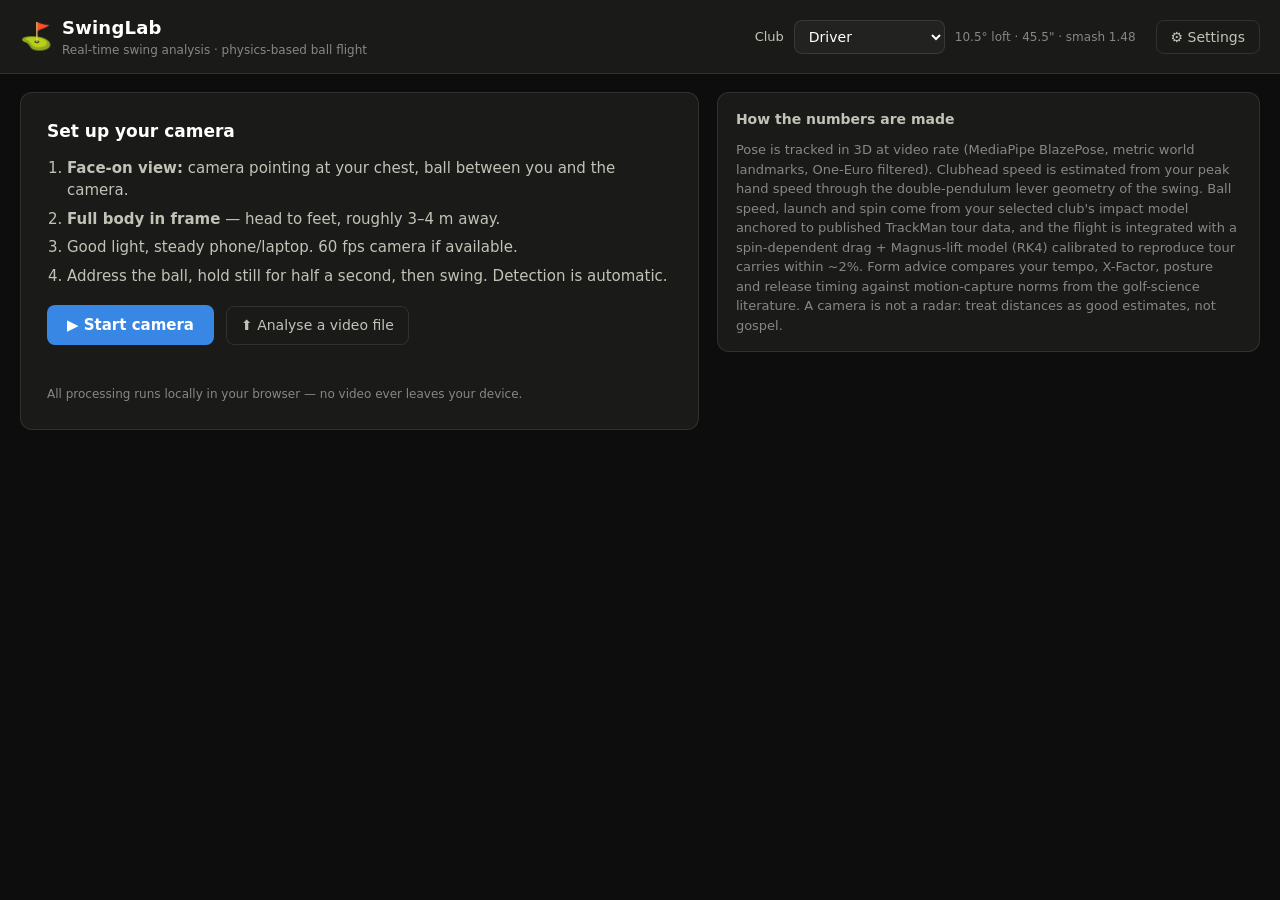
==== index.html @ 77d8aff4 "Add SwingLab: real-time golf swing analyzer with physics-based ball flight Browser app (no build ste" ====
<!DOCTYPE html>
<html lang="en">
<head>
  <meta charset="UTF-8" />
  <meta name="viewport" content="width=device-width, initial-scale=1.0" />
  <title>SwingLab — real-time golf swing analyzer</title>
  <link rel="icon" href="data:image/svg+xml,%3Csvg xmlns='http://www.w3.org/2000/svg' viewBox='0 0 100 100'%3E%3Ctext y='.9em' font-size='90'%3E%E2%9B%B3%3C/text%3E%3C/svg%3E" />
  <link rel="stylesheet" href="css/style.css" />
</head>
<body>
  <header class="topbar">
    <div class="brand">
      <span class="brand-mark">⛳</span>
      <div>
        <h1>SwingLab</h1>
        <p class="tagline">Real-time swing analysis · physics-based ball flight</p>
      </div>
    </div>
    <div class="club-picker">
      <label for="clubSelect">Club</label>
      <select id="clubSelect" aria-label="Select golf club"></select>
      <span id="clubInfo" class="club-info"></span>
    </div>
    <button id="settingsToggle" class="ghost-btn" aria-label="Settings">⚙ Settings</button>
  </header>

  <section id="settingsPanel" class="settings hidden">
    <div class="setting">
      <label for="handedness">Handedness</label>
      <select id="handedness">
        <option value="right" selected>Right-handed</option>
        <option value="left">Left-handed</option>
      </select>
    </div>
    <div class="setting">
      <label for="unitToggle">Metric units</label>
      <input type="checkbox" id="unitToggle" />
    </div>
    <div class="setting">
      <label for="mirrorToggle">Mirror view</label>
      <input type="checkbox" id="mirrorToggle" />
    </div>
    <div class="setting">
      <label for="calibration">Speed calibration <span id="calibrationValue">100%</span></label>
      <input type="range" id="calibration" min="0.7" max="1.3" step="0.01" value="1.0" />
    </div>
    <div class="setting">
      <label for="temperature">Air temp (°C)</label>
      <input type="number" id="temperature" value="20" min="-20" max="45" />
    </div>
    <div class="setting">
      <label for="altitude">Altitude (m)</label>
      <input type="number" id="altitude" value="0" min="0" max="4000" step="50" />
    </div>
  </section>

  <main class="layout">
    <section class="capture-col">
      <div id="startOverlay" class="start-overlay">
        <h2>Set up your camera</h2>
        <ol>
          <li><strong>Face-on view:</strong> camera pointing at your chest, ball between you and the camera.</li>
          <li><strong>Full body in frame</strong> — head to feet, roughly 3–4 m away.</li>
          <li>Good light, steady phone/laptop. 60 fps camera if available.</li>
          <li>Address the ball, hold still for half a second, then swing. Detection is automatic.</li>
        </ol>
        <div class="start-actions">
          <button id="startCamera" class="primary-btn">▶ Start camera</button>
          <label class="ghost-btn file-btn">
            ⬆ Analyse a video file
            <input type="file" id="videoFile" accept="video/*" hidden />
          </label>
        </div>
        <p id="loadStatus" class="load-status" role="status"></p>
        <p class="fineprint">All processing runs locally in your browser — no video ever leaves your device.</p>
      </div>

      <div id="stage" class="stage hidden">
        <video id="video" playsinline muted></video>
        <canvas id="overlay"></canvas>
        <div class="stage-hud">
          <span id="phaseBadge" class="phase-badge" data-phase="idle">Waiting for address…</span>
          <span id="liveSpeed" class="live-speed"></span>
        </div>
      </div>
    </section>

    <section class="results-col">
      <div id="results" class="hidden">
        <div class="hero-card">
          <div class="hero-label">Carry distance</div>
          <div class="hero-row">
            <span id="carryValue" class="hero-figure">–</span>
            <span id="carryUnit" class="hero-unit">yd</span>
          </div>
          <div id="carryClub" class="hero-sub"></div>
        </div>

        <div id="statGrid" class="stat-grid"></div>

        <div class="card">
          <h3>Ball flight</h3>
          <canvas id="trajCanvas" class="traj-canvas"></canvas>
        </div>

        <div class="card">
          <div class="score-row">
            <h3>Swing review</h3>
            <div class="score-pill">Score <strong id="scoreValue">–</strong>/100</div>
          </div>
          <ul id="adviceList" class="advice-list"></ul>
        </div>

        <div id="historyWrap" class="card hidden">
          <h3>Session history</h3>
          <div class="table-scroll">
            <table class="history">
              <thead>
                <tr><th>Swing</th><th>Club</th><th>Club speed</th><th>Carry</th><th>Total</th><th>Score</th></tr>
              </thead>
              <tbody id="historyBody"></tbody>
            </table>
          </div>
        </div>
      </div>

      <div class="card methodology">
        <h3>How the numbers are made</h3>
        <p>
          Pose is tracked in 3D at video rate (MediaPipe BlazePose, metric world landmarks,
          One-Euro filtered). Clubhead speed is estimated from your peak hand speed through the
          double-pendulum lever geometry of the swing. Ball speed, launch and spin come from your
          selected club's impact model anchored to published TrackMan tour data, and the flight is
          integrated with a spin-dependent drag + Magnus-lift model (RK4) calibrated to reproduce
          tour carries within ~2%. Form advice compares your tempo, X-Factor, posture and release
          timing against motion-capture norms from the golf-science literature. A camera is not a
          radar: treat distances as good estimates, not gospel.
        </p>
      </div>
    </section>
  </main>

  <script type="module" src="js/main.js"></script>
</body>
</html>
---- css/style.css ----
/* SwingLab — dark, video-first UI.
   Chart & chrome tokens follow the validated reference palette (dark mode). */

:root {
  --page: #0d0d0d;
  --surface: #1a1a19;
  --surface-2: #222220;
  --ink: #ffffff;
  --ink-2: #c3c2b7;
  --muted: #898781;
  --grid: #2c2c2a;
  --baseline: #383835;
  --border: rgba(255, 255, 255, 0.10);
  --series: #3987e5;      /* categorical slot 1, dark step */
  --good: #0ca30c;
  --warning: #fab219;
  --serious: #ec835a;
  --critical: #d03b3b;
  --radius: 12px;
  --font: system-ui, -apple-system, "Segoe UI", sans-serif;
}

* { box-sizing: border-box; margin: 0; padding: 0; }

body {
  background: var(--page);
  color: var(--ink);
  font-family: var(--font);
  font-size: 15px;
  line-height: 1.5;
  min-height: 100vh;
}

.hidden { display: none !important; }

/* ── Top bar ─────────────────────────────────────────────────────────── */

.topbar {
  display: flex;
  align-items: center;
  gap: 20px;
  flex-wrap: wrap;
  padding: 14px 20px;
  border-bottom: 1px solid var(--border);
  background: var(--surface);
}

.brand { display: flex; align-items: center; gap: 10px; }
.brand-mark { font-size: 26px; }
.brand h1 { font-size: 18px; font-weight: 650; letter-spacing: 0.2px; }
.tagline { font-size: 12px; color: var(--muted); }

.club-picker {
  display: flex;
  align-items: center;
  gap: 10px;
  margin-left: auto;
}
.club-picker label { color: var(--ink-2); font-size: 13px; }
.club-info { color: var(--muted); font-size: 12px; }

select, input[type="number"] {
  background: var(--surface-2);
  color: var(--ink);
  border: 1px solid var(--border);
  border-radius: 8px;
  padding: 7px 10px;
  font-family: inherit;
  font-size: 14px;
}

.ghost-btn {
  background: transparent;
  color: var(--ink-2);
  border: 1px solid var(--border);
  border-radius: 8px;
  padding: 8px 14px;
  font-family: inherit;
  font-size: 14px;
  cursor: pointer;
}
.ghost-btn:hover { background: var(--surface-2); color: var(--ink); }

.primary-btn {
  background: var(--series);
  color: #fff;
  border: none;
  border-radius: 8px;
  padding: 11px 20px;
  font-family: inherit;
  font-size: 15px;
  font-weight: 600;
  cursor: pointer;
}
.primary-btn:hover { filter: brightness(1.1); }

/* ── Settings ───────────────────────────────────────────────────────── */

.settings {
  display: flex;
  flex-wrap: wrap;
  gap: 18px 28px;
  padding: 14px 20px;
  background: var(--surface);
  border-bottom: 1px solid var(--border);
}
.setting { display: flex; flex-direction: column; gap: 6px; font-size: 13px; }
.setting label { color: var(--ink-2); }
.setting input[type="range"] { width: 160px; accent-color: var(--series); }
.setting input[type="checkbox"] { width: 18px; height: 18px; accent-color: var(--series); }
#calibrationValue { color: var(--muted); }

/* ── Layout ─────────────────────────────────────────────────────────── */

.layout {
  display: grid;
  grid-template-columns: minmax(0, 5fr) minmax(0, 4fr);
  gap: 18px;
  padding: 18px 20px;
  align-items: start;
}
@media (max-width: 980px) {
  .layout { grid-template-columns: 1fr; }
}

/* ── Capture column ─────────────────────────────────────────────────── */

.start-overlay {
  background: var(--surface);
  border: 1px solid var(--border);
  border-radius: var(--radius);
  padding: 26px;
}
.start-overlay h2 { font-size: 17px; margin-bottom: 12px; }
.start-overlay ol { margin: 0 0 18px 20px; color: var(--ink-2); }
.start-overlay li { margin-bottom: 6px; }
.start-actions { display: flex; gap: 12px; flex-wrap: wrap; align-items: center; }
.file-btn { display: inline-flex; align-items: center; gap: 6px; }
.load-status { margin-top: 12px; color: var(--warning); font-size: 13px; min-height: 1.2em; }
.fineprint { margin-top: 12px; color: var(--muted); font-size: 12px; }

.stage {
  position: relative;
  border-radius: var(--radius);
  overflow: hidden;
  background: #000;
  border: 1px solid var(--border);
}
.stage video { display: block; width: 100%; height: auto; }
.stage canvas {
  position: absolute;
  inset: 0;
  width: 100%;
  height: 100%;
  pointer-events: none;
}
.stage.mirrored video, .stage.mirrored canvas { transform: scaleX(-1); }

.stage-hud {
  position: absolute;
  top: 10px;
  left: 10px;
  right: 10px;
  display: flex;
  justify-content: space-between;
  pointer-events: none;
}
.phase-badge {
  background: rgba(13, 13, 13, 0.75);
  color: var(--ink);
  border: 1px solid var(--border);
  border-radius: 999px;
  padding: 5px 14px;
  font-size: 13px;
  backdrop-filter: blur(4px);
}
.phase-badge[data-phase="backswing"],
.phase-badge[data-phase="downswing"] { border-color: var(--series); color: var(--series); }
.phase-badge[data-phase="address"] { border-color: var(--good); color: #7fd97f; }
.live-speed {
  background: rgba(13, 13, 13, 0.75);
  border-radius: 999px;
  padding: 5px 14px;
  font-size: 13px;
  color: var(--ink-2);
}
.live-speed:empty { display: none; }

/* ── Results column ─────────────────────────────────────────────────── */

.card {
  background: var(--surface);
  border: 1px solid var(--border);
  border-radius: var(--radius);
  padding: 16px 18px;
  margin-bottom: 16px;
}
.card h3 { font-size: 14px; font-weight: 600; color: var(--ink-2); margin-bottom: 10px; }

.hero-card {
  background: var(--surface);
  border: 1px solid var(--border);
  border-radius: var(--radius);
  padding: 18px;
  margin-bottom: 16px;
}
.hero-label { font-size: 13px; color: var(--ink-2); }
.hero-row { display: flex; align-items: baseline; gap: 8px; }
.hero-figure { font-size: 56px; font-weight: 600; line-height: 1.1; }
.hero-unit { font-size: 20px; color: var(--muted); }
.hero-sub { font-size: 13px; color: var(--muted); }

.stat-grid {
  display: grid;
  grid-template-columns: repeat(auto-fill, minmax(120px, 1fr));
  gap: 10px;
  margin-bottom: 16px;
}
.stat {
  background: var(--surface);
  border: 1px solid var(--border);
  border-radius: 10px;
  padding: 10px 12px;
}
.stat-label { font-size: 11px; color: var(--muted); }
.stat-value { font-size: 18px; font-weight: 600; }

.traj-canvas { width: 100%; height: 220px; display: block; }

.score-row { display: flex; align-items: center; justify-content: space-between; }
.score-pill {
  border: 1px solid var(--border);
  border-radius: 999px;
  padding: 4px 12px;
  font-size: 13px;
  color: var(--ink-2);
}
.score-pill strong { color: var(--ink); font-size: 15px; }

.advice-list { list-style: none; margin-top: 10px; }
.finding {
  border-top: 1px solid var(--grid);
  padding: 12px 0;
}
.finding:first-child { border-top: none; padding-top: 4px; }
.finding-head { display: flex; align-items: baseline; gap: 8px; flex-wrap: wrap; }
.finding-icon { font-size: 13px; width: 18px; text-align: center; }
.finding-sev {
  font-size: 11px;
  font-weight: 700;
  text-transform: uppercase;
  letter-spacing: 0.4px;
}
.finding-title { font-weight: 600; }
.finding-measured { font-size: 12px; color: var(--muted); }
.finding-detail { font-size: 13px; color: var(--ink-2); margin-top: 4px; }
.finding-drill { font-size: 13px; color: var(--ink-2); margin-top: 6px; padding-left: 10px; border-left: 2px solid var(--series); }

.sev-good  .finding-icon, .sev-good  .finding-sev { color: var(--good); }
.sev-info  .finding-icon, .sev-info  .finding-sev { color: var(--warning); }
.sev-minor .finding-icon, .sev-minor .finding-sev { color: var(--serious); }
.sev-major .finding-icon, .sev-major .finding-sev { color: var(--critical); }

.table-scroll { overflow-x: auto; }
.history { width: 100%; border-collapse: collapse; font-size: 13px; }
.history th {
  text-align: left;
  color: var(--muted);
  font-weight: 500;
  padding: 6px 10px 6px 0;
  border-bottom: 1px solid var(--baseline);
}
.history td {
  padding: 7px 10px 7px 0;
  border-bottom: 1px solid var(--grid);
  color: var(--ink-2);
  font-variant-numeric: tabular-nums;
}

.methodology p { font-size: 13px; color: var(--muted); }
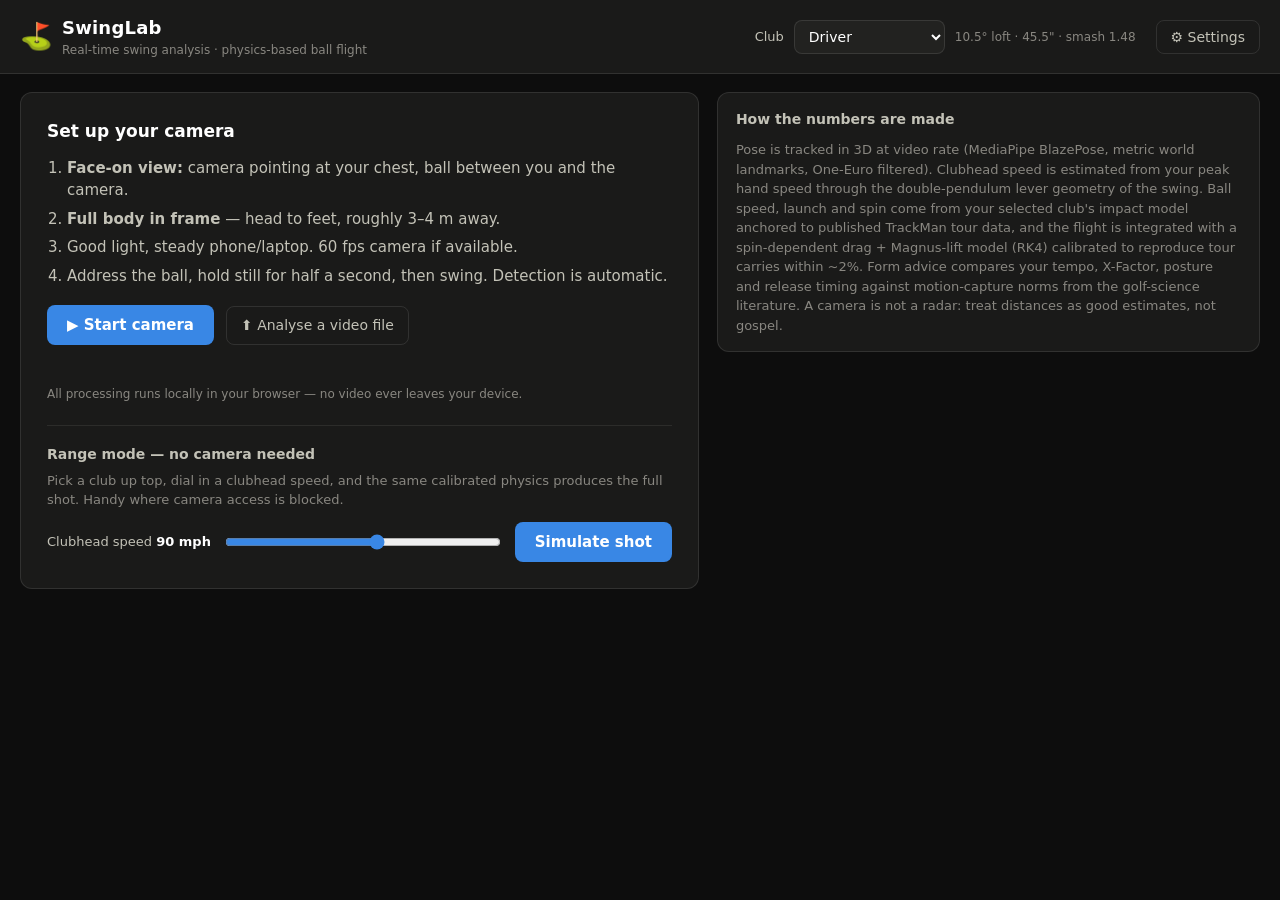
==== commit 1abdea15: "Add Range mode, single-file build, and sandbox-friendly fallbacks - Range mode: club + clubhead spee" ====
--- a/index.html
+++ b/index.html
@@ -73,6 +73,17 @@
         </div>
         <p id="loadStatus" class="load-status" role="status"></p>
         <p class="fineprint">All processing runs locally in your browser — no video ever leaves your device.</p>
+
+        <div class="range-mode">
+          <h3>Range mode — no camera needed</h3>
+          <p class="range-hint">Pick a club up top, dial in a clubhead speed, and the same calibrated
+            physics produces the full shot. Handy where camera access is blocked.</p>
+          <div class="range-controls">
+            <label for="rangeSpeed">Clubhead speed <strong id="rangeSpeedValue">90 mph</strong></label>
+            <input type="range" id="rangeSpeed" min="40" max="130" step="1" value="90" />
+            <button id="rangeSimulate" class="primary-btn">Simulate shot</button>
+          </div>
+        </div>
       </div>
 
       <div id="stage" class="stage hidden">
@@ -103,7 +114,7 @@
           <canvas id="trajCanvas" class="traj-canvas"></canvas>
         </div>
 
-        <div class="card">
+        <div class="card" id="reviewCard">
           <div class="score-row">
             <h3>Swing review</h3>
             <div class="score-pill">Score <strong id="scoreValue">–</strong>/100</div>
--- a/css/style.css
+++ b/css/style.css
@@ -139,6 +139,18 @@
 .load-status { margin-top: 12px; color: var(--warning); font-size: 13px; min-height: 1.2em; }
 .fineprint { margin-top: 12px; color: var(--muted); font-size: 12px; }
 
+.range-mode {
+  margin-top: 22px;
+  padding-top: 18px;
+  border-top: 1px solid var(--grid);
+}
+.range-mode h3 { font-size: 14px; font-weight: 600; color: var(--ink-2); margin-bottom: 6px; }
+.range-hint { font-size: 13px; color: var(--muted); margin-bottom: 12px; }
+.range-controls { display: flex; align-items: center; gap: 14px; flex-wrap: wrap; }
+.range-controls label { font-size: 13px; color: var(--ink-2); white-space: nowrap; }
+.range-controls strong { color: var(--ink); font-variant-numeric: tabular-nums; }
+.range-controls input[type="range"] { flex: 1; min-width: 140px; accent-color: var(--series); }
+
 .stage {
   position: relative;
   border-radius: var(--radius);
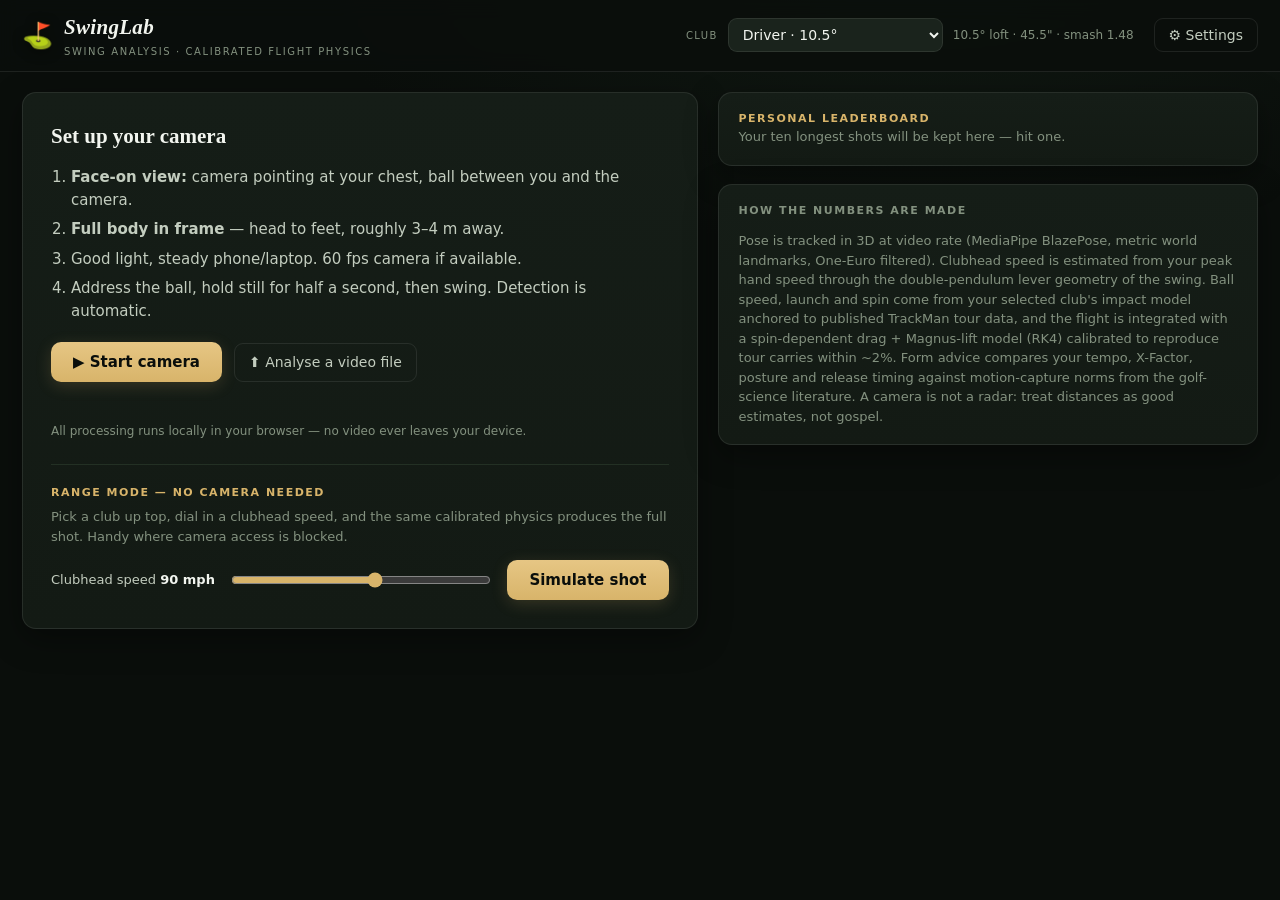
==== commit d0a1bf8f: "Premium redesign, full 26-club bag, persistence, personal leaderboard - Night-range visual identity:" ====
--- a/index.html
+++ b/index.html
@@ -13,7 +13,7 @@
       <span class="brand-mark">⛳</span>
       <div>
         <h1>SwingLab</h1>
-        <p class="tagline">Real-time swing analysis · physics-based ball flight</p>
+        <p class="tagline">Swing analysis · calibrated flight physics</p>
       </div>
     </div>
     <div class="club-picker">
@@ -99,19 +99,28 @@
     <section class="results-col">
       <div id="results" class="hidden">
         <div class="hero-card">
-          <div class="hero-label">Carry distance</div>
+          <div class="hero-top">
+            <div class="hero-label">Carry distance</div>
+            <span id="pbBadge" class="pb-badge hidden">◆ New personal best</span>
+          </div>
           <div class="hero-row">
             <span id="carryValue" class="hero-figure">–</span>
             <span id="carryUnit" class="hero-unit">yd</span>
           </div>
-          <div id="carryClub" class="hero-sub"></div>
+          <div class="hero-foot">
+            <div id="carryClub" class="hero-sub"></div>
+            <div id="carryDelta" class="hero-delta"></div>
+          </div>
         </div>
 
         <div id="statGrid" class="stat-grid"></div>
 
         <div class="card">
           <h3>Ball flight</h3>
-          <canvas id="trajCanvas" class="traj-canvas"></canvas>
+          <div class="traj-wrap">
+            <canvas id="trajCanvas" class="traj-canvas"></canvas>
+            <div id="trajTip" class="traj-tip hidden"></div>
+          </div>
         </div>
 
         <div class="card" id="reviewCard">
@@ -122,6 +131,19 @@
           <ul id="adviceList" class="advice-list"></ul>
         </div>
 
+      </div>
+
+      <div class="card leaderboard-card">
+        <div class="score-row">
+          <h3>Personal leaderboard</h3>
+          <button id="lbClear" class="ghost-btn btn-small hidden">Clear</button>
+        </div>
+        <p id="lbNote" class="lb-note"></p>
+        <p id="leaderboardEmpty" class="lb-empty">Your ten longest shots will be kept here — hit one.</p>
+        <ol id="leaderboardList" class="lb-list"></ol>
+      </div>
+
+      <div id="resultsTail">
         <div id="historyWrap" class="card hidden">
           <h3>Session history</h3>
           <div class="table-scroll">
--- a/css/style.css
+++ b/css/style.css
@@ -1,29 +1,44 @@
-/* SwingLab — dark, video-first UI.
-   Chart & chrome tokens follow the validated reference palette (dark mode). */
+/* SwingLab — "floodlit night range" identity.
+   Deep turf-green blacks, champagne-gold chrome (scoreboard language),
+   validated data-blue reserved for chart marks. Georgia carries the
+   wordmark and leaderboard; the system sans carries data. Deliberately
+   single-theme: this is a camera app pointed at a dark range. */
 
 :root {
-  --page: #0d0d0d;
-  --surface: #1a1a19;
-  --surface-2: #222220;
-  --ink: #ffffff;
-  --ink-2: #c3c2b7;
-  --muted: #898781;
-  --grid: #2c2c2a;
-  --baseline: #383835;
-  --border: rgba(255, 255, 255, 0.10);
-  --series: #3987e5;      /* categorical slot 1, dark step */
+  --page: #0a0e0b;
+  --surface: #131a14;
+  --surface-2: #1a231c;
+  --surface-3: #212b22;
+  --ink: #f2f5ef;
+  --ink-2: #c3cdbf;
+  --muted: #83917f;
+  --grid: #233024;
+  --baseline: #3a4a3c;
+  --border: rgba(242, 245, 239, 0.09);
+  --series: #3987e5;      /* data marks only */
+  --gold: #d8b46a;
+  --gold-bright: #e6c684;
+  --gold-dim: rgba(216, 180, 106, 0.55);
+  --gold-faint: rgba(216, 180, 106, 0.16);
+  --gold-ink: #0a0e0b;
   --good: #0ca30c;
+  --good-text: #4fc26b;
   --warning: #fab219;
   --serious: #ec835a;
   --critical: #d03b3b;
-  --radius: 12px;
+  --critical-text: #e08585;
+  --radius: 14px;
   --font: system-ui, -apple-system, "Segoe UI", sans-serif;
+  --display: Georgia, "Times New Roman", serif;
+  --shadow: 0 10px 32px rgba(0, 0, 0, 0.38);
 }
 
 * { box-sizing: border-box; margin: 0; padding: 0; }
 
+html { background: #0a0e0b; }
+
 body {
-  background: var(--page);
+  background: radial-gradient(1100px 560px at 72% -8%, #111a13 0%, var(--page) 58%) fixed;
   color: var(--ink);
   font-family: var(--font);
   font-size: 15px;
@@ -33,81 +48,114 @@
 
 .hidden { display: none !important; }
 
+:focus-visible {
+  outline: 2px solid var(--gold);
+  outline-offset: 2px;
+  border-radius: 4px;
+}
+
 /* ── Top bar ─────────────────────────────────────────────────────────── */
 
 .topbar {
+  position: sticky;
+  top: 0;
+  z-index: 20;
   display: flex;
   align-items: center;
   gap: 20px;
   flex-wrap: wrap;
-  padding: 14px 20px;
+  padding: 12px 22px;
   border-bottom: 1px solid var(--border);
-  background: var(--surface);
-}
-
-.brand { display: flex; align-items: center; gap: 10px; }
-.brand-mark { font-size: 26px; }
-.brand h1 { font-size: 18px; font-weight: 650; letter-spacing: 0.2px; }
-.tagline { font-size: 12px; color: var(--muted); }
-
-.club-picker {
-  display: flex;
-  align-items: center;
-  gap: 10px;
-  margin-left: auto;
-}
-.club-picker label { color: var(--ink-2); font-size: 13px; }
+  background: rgba(10, 14, 11, 0.82);
+  backdrop-filter: blur(10px);
+  -webkit-backdrop-filter: blur(10px);
+}
+
+.brand { display: flex; align-items: center; gap: 11px; }
+.brand-mark { font-size: 25px; filter: drop-shadow(0 2px 6px rgba(0, 0, 0, 0.5)); }
+.brand h1 {
+  font-family: var(--display);
+  font-style: italic;
+  font-size: 21px;
+  font-weight: 700;
+  letter-spacing: 0.3px;
+}
+.tagline {
+  font-size: 10px;
+  color: var(--muted);
+  text-transform: uppercase;
+  letter-spacing: 1.6px;
+}
+
+.club-picker { display: flex; align-items: center; gap: 10px; margin-left: auto; }
+.club-picker label {
+  color: var(--muted);
+  font-size: 10px;
+  text-transform: uppercase;
+  letter-spacing: 1.4px;
+}
 .club-info { color: var(--muted); font-size: 12px; }
 
 select, input[type="number"] {
   background: var(--surface-2);
   color: var(--ink);
   border: 1px solid var(--border);
-  border-radius: 8px;
+  border-radius: 9px;
   padding: 7px 10px;
   font-family: inherit;
   font-size: 14px;
-}
+  transition: border-color 0.15s ease;
+}
+select:hover, input[type="number"]:hover { border-color: var(--gold-dim); }
+
+button { transition: transform 0.12s ease, background 0.15s ease, border-color 0.15s ease, box-shadow 0.15s ease; }
 
 .ghost-btn {
   background: transparent;
   color: var(--ink-2);
   border: 1px solid var(--border);
-  border-radius: 8px;
+  border-radius: 9px;
   padding: 8px 14px;
   font-family: inherit;
   font-size: 14px;
   cursor: pointer;
 }
-.ghost-btn:hover { background: var(--surface-2); color: var(--ink); }
+.ghost-btn:hover { background: var(--surface-2); color: var(--ink); border-color: var(--gold-dim); }
+.btn-small { padding: 4px 10px; font-size: 12px; border-radius: 7px; }
 
 .primary-btn {
-  background: var(--series);
-  color: #fff;
+  background: linear-gradient(180deg, var(--gold-bright), var(--gold));
+  color: var(--gold-ink);
   border: none;
-  border-radius: 8px;
-  padding: 11px 20px;
+  border-radius: 10px;
+  padding: 11px 22px;
   font-family: inherit;
   font-size: 15px;
-  font-weight: 600;
+  font-weight: 650;
   cursor: pointer;
-}
-.primary-btn:hover { filter: brightness(1.1); }
+  box-shadow: 0 4px 16px rgba(216, 180, 106, 0.18);
+}
+.primary-btn:hover {
+  background: linear-gradient(180deg, #f0d296, var(--gold-bright));
+  transform: translateY(-1px);
+  box-shadow: 0 6px 20px rgba(216, 180, 106, 0.26);
+}
+.primary-btn:active { transform: translateY(0); }
 
 /* ── Settings ───────────────────────────────────────────────────────── */
 
 .settings {
   display: flex;
   flex-wrap: wrap;
-  gap: 18px 28px;
-  padding: 14px 20px;
+  gap: 18px 30px;
+  padding: 14px 22px;
   background: var(--surface);
   border-bottom: 1px solid var(--border);
 }
 .setting { display: flex; flex-direction: column; gap: 6px; font-size: 13px; }
 .setting label { color: var(--ink-2); }
-.setting input[type="range"] { width: 160px; accent-color: var(--series); }
-.setting input[type="checkbox"] { width: 18px; height: 18px; accent-color: var(--series); }
+.setting input[type="range"] { width: 160px; accent-color: var(--gold); }
+.setting input[type="checkbox"] { width: 18px; height: 18px; accent-color: var(--gold); }
 #calibrationValue { color: var(--muted); }
 
 /* ── Layout ─────────────────────────────────────────────────────────── */
@@ -115,41 +163,72 @@
 .layout {
   display: grid;
   grid-template-columns: minmax(0, 5fr) minmax(0, 4fr);
-  gap: 18px;
-  padding: 18px 20px;
+  gap: 20px;
+  padding: 20px 22px;
   align-items: start;
+  max-width: 1560px;
+  margin: 0 auto;
 }
 @media (max-width: 980px) {
   .layout { grid-template-columns: 1fr; }
 }
 
+/* ── Cards (shared) ─────────────────────────────────────────────────── */
+
+.card {
+  background: linear-gradient(180deg, #151d17 0%, var(--surface) 100%);
+  border: 1px solid var(--border);
+  border-radius: var(--radius);
+  padding: 18px 20px;
+  margin-bottom: 18px;
+  box-shadow: var(--shadow);
+}
+.card h3 {
+  font-size: 11px;
+  font-weight: 650;
+  color: var(--muted);
+  text-transform: uppercase;
+  letter-spacing: 1.5px;
+  margin-bottom: 12px;
+}
+
 /* ── Capture column ─────────────────────────────────────────────────── */
 
 .start-overlay {
-  background: var(--surface);
+  background: linear-gradient(180deg, #151d17 0%, var(--surface) 100%);
   border: 1px solid var(--border);
   border-radius: var(--radius);
-  padding: 26px;
-}
-.start-overlay h2 { font-size: 17px; margin-bottom: 12px; }
-.start-overlay ol { margin: 0 0 18px 20px; color: var(--ink-2); }
-.start-overlay li { margin-bottom: 6px; }
+  padding: 28px;
+  box-shadow: var(--shadow);
+}
+.start-overlay h2 {
+  font-family: var(--display);
+  font-size: 21px;
+  font-weight: 700;
+  margin-bottom: 14px;
+  text-wrap: balance;
+}
+.start-overlay ol { margin: 0 0 20px 20px; color: var(--ink-2); }
+.start-overlay li { margin-bottom: 7px; }
 .start-actions { display: flex; gap: 12px; flex-wrap: wrap; align-items: center; }
-.file-btn { display: inline-flex; align-items: center; gap: 6px; }
+.file-btn { display: inline-flex; align-items: center; gap: 6px; cursor: pointer; }
 .load-status { margin-top: 12px; color: var(--warning); font-size: 13px; min-height: 1.2em; }
 .fineprint { margin-top: 12px; color: var(--muted); font-size: 12px; }
 
-.range-mode {
-  margin-top: 22px;
-  padding-top: 18px;
-  border-top: 1px solid var(--grid);
-}
-.range-mode h3 { font-size: 14px; font-weight: 600; color: var(--ink-2); margin-bottom: 6px; }
-.range-hint { font-size: 13px; color: var(--muted); margin-bottom: 12px; }
-.range-controls { display: flex; align-items: center; gap: 14px; flex-wrap: wrap; }
+.range-mode { margin-top: 24px; padding-top: 20px; border-top: 1px solid var(--grid); }
+.range-mode h3 {
+  font-size: 11px;
+  font-weight: 650;
+  color: var(--gold);
+  text-transform: uppercase;
+  letter-spacing: 1.5px;
+  margin-bottom: 6px;
+}
+.range-hint { font-size: 13px; color: var(--muted); margin-bottom: 14px; }
+.range-controls { display: flex; align-items: center; gap: 16px; flex-wrap: wrap; }
 .range-controls label { font-size: 13px; color: var(--ink-2); white-space: nowrap; }
 .range-controls strong { color: var(--ink); font-variant-numeric: tabular-nums; }
-.range-controls input[type="range"] { flex: 1; min-width: 140px; accent-color: var(--series); }
+.range-controls input[type="range"] { flex: 1; min-width: 150px; accent-color: var(--gold); }
 
 .stage {
   position: relative;
@@ -157,121 +236,248 @@
   overflow: hidden;
   background: #000;
   border: 1px solid var(--border);
+  box-shadow: var(--shadow);
 }
 .stage video { display: block; width: 100%; height: auto; }
-.stage canvas {
-  position: absolute;
-  inset: 0;
-  width: 100%;
-  height: 100%;
-  pointer-events: none;
-}
+.stage canvas { position: absolute; inset: 0; width: 100%; height: 100%; pointer-events: none; }
 .stage.mirrored video, .stage.mirrored canvas { transform: scaleX(-1); }
 
 .stage-hud {
   position: absolute;
-  top: 10px;
-  left: 10px;
-  right: 10px;
+  top: 12px;
+  left: 12px;
+  right: 12px;
   display: flex;
   justify-content: space-between;
   pointer-events: none;
 }
 .phase-badge {
-  background: rgba(13, 13, 13, 0.75);
+  display: inline-flex;
+  align-items: center;
+  gap: 7px;
+  background: rgba(10, 14, 11, 0.78);
   color: var(--ink);
   border: 1px solid var(--border);
   border-radius: 999px;
   padding: 5px 14px;
   font-size: 13px;
-  backdrop-filter: blur(4px);
-}
+  backdrop-filter: blur(6px);
+}
+.phase-badge::before {
+  content: '';
+  width: 7px;
+  height: 7px;
+  border-radius: 50%;
+  background: var(--muted);
+}
+.phase-badge[data-phase="address"] { border-color: rgba(12, 163, 12, 0.5); color: #9fdc9f; }
+.phase-badge[data-phase="address"]::before { background: var(--good); }
 .phase-badge[data-phase="backswing"],
-.phase-badge[data-phase="downswing"] { border-color: var(--series); color: var(--series); }
-.phase-badge[data-phase="address"] { border-color: var(--good); color: #7fd97f; }
+.phase-badge[data-phase="downswing"] { border-color: var(--gold-dim); color: var(--gold-bright); }
+.phase-badge[data-phase="backswing"]::before,
+.phase-badge[data-phase="downswing"]::before { background: var(--gold); }
+@media (prefers-reduced-motion: no-preference) {
+  .phase-badge[data-phase="address"]::before,
+  .phase-badge[data-phase="backswing"]::before,
+  .phase-badge[data-phase="downswing"]::before {
+    animation: pulse 1.2s ease-in-out infinite;
+  }
+}
+@keyframes pulse {
+  0%, 100% { opacity: 1; }
+  50% { opacity: 0.35; }
+}
 .live-speed {
-  background: rgba(13, 13, 13, 0.75);
+  background: rgba(10, 14, 11, 0.78);
   border-radius: 999px;
   padding: 5px 14px;
   font-size: 13px;
   color: var(--ink-2);
+  font-variant-numeric: tabular-nums;
 }
 .live-speed:empty { display: none; }
 
-/* ── Results column ─────────────────────────────────────────────────── */
-
-.card {
-  background: var(--surface);
+/* ── Hero card ──────────────────────────────────────────────────────── */
+
+.hero-card {
+  position: relative;
+  background:
+    radial-gradient(500px 190px at 18% -30%, rgba(216, 180, 106, 0.09) 0%, transparent 65%),
+    linear-gradient(180deg, #161f18 0%, var(--surface) 100%);
   border: 1px solid var(--border);
   border-radius: var(--radius);
-  padding: 16px 18px;
-  margin-bottom: 16px;
-}
-.card h3 { font-size: 14px; font-weight: 600; color: var(--ink-2); margin-bottom: 10px; }
-
-.hero-card {
-  background: var(--surface);
-  border: 1px solid var(--border);
-  border-radius: var(--radius);
-  padding: 18px;
-  margin-bottom: 16px;
-}
-.hero-label { font-size: 13px; color: var(--ink-2); }
-.hero-row { display: flex; align-items: baseline; gap: 8px; }
-.hero-figure { font-size: 56px; font-weight: 600; line-height: 1.1; }
-.hero-unit { font-size: 20px; color: var(--muted); }
+  padding: 20px 22px;
+  margin-bottom: 18px;
+  box-shadow: var(--shadow);
+  overflow: hidden;
+}
+.hero-card::before {
+  content: '';
+  position: absolute;
+  top: 0; left: 0; right: 0;
+  height: 2px;
+  background: linear-gradient(90deg, var(--gold) 0%, rgba(216, 180, 106, 0.06) 78%);
+}
+.hero-top { display: flex; align-items: center; justify-content: space-between; gap: 10px; }
+.hero-label {
+  font-size: 11px;
+  color: var(--gold);
+  text-transform: uppercase;
+  letter-spacing: 1.8px;
+  font-weight: 650;
+}
+.pb-badge {
+  font-size: 11px;
+  font-weight: 650;
+  letter-spacing: 0.8px;
+  text-transform: uppercase;
+  color: var(--gold-bright);
+  border: 1px solid var(--gold-dim);
+  background: var(--gold-faint);
+  border-radius: 999px;
+  padding: 3px 11px;
+  white-space: nowrap;
+}
+@media (prefers-reduced-motion: no-preference) {
+  .pb-badge { animation: rise 0.4s ease both; }
+}
+.hero-row { display: flex; align-items: baseline; gap: 9px; margin: 4px 0 2px; }
+.hero-figure { font-size: 66px; font-weight: 650; line-height: 1.08; letter-spacing: -1.5px; }
+.hero-unit { font-size: 22px; color: var(--muted); }
+.hero-foot { display: flex; align-items: baseline; justify-content: space-between; gap: 10px; flex-wrap: wrap; }
 .hero-sub { font-size: 13px; color: var(--muted); }
+.hero-delta { font-size: 12.5px; font-variant-numeric: tabular-nums; }
+.delta-up { color: var(--good-text); }
+.delta-down { color: var(--critical-text); }
+
+/* ── Stat tiles ─────────────────────────────────────────────────────── */
 
 .stat-grid {
   display: grid;
-  grid-template-columns: repeat(auto-fill, minmax(120px, 1fr));
+  grid-template-columns: repeat(auto-fill, minmax(122px, 1fr));
   gap: 10px;
-  margin-bottom: 16px;
+  margin-bottom: 18px;
 }
 .stat {
   background: var(--surface);
   border: 1px solid var(--border);
-  border-radius: 10px;
-  padding: 10px 12px;
-}
-.stat-label { font-size: 11px; color: var(--muted); }
-.stat-value { font-size: 18px; font-weight: 600; }
-
-.traj-canvas { width: 100%; height: 220px; display: block; }
-
-.score-row { display: flex; align-items: center; justify-content: space-between; }
+  border-radius: 11px;
+  padding: 10px 13px;
+  transition: border-color 0.15s ease, transform 0.15s ease;
+}
+.stat:hover { border-color: var(--gold-dim); transform: translateY(-1px); }
+.stat-label {
+  font-size: 10px;
+  color: var(--muted);
+  text-transform: uppercase;
+  letter-spacing: 0.9px;
+}
+.stat-value { font-size: 18px; font-weight: 600; margin-top: 2px; }
+
+/* ── Trajectory ─────────────────────────────────────────────────────── */
+
+.traj-wrap { position: relative; }
+.traj-canvas { width: 100%; height: 230px; display: block; cursor: crosshair; }
+.traj-tip {
+  position: absolute;
+  transform: translateX(-50%);
+  background: rgba(10, 14, 11, 0.93);
+  border: 1px solid var(--border);
+  border-radius: 8px;
+  padding: 4px 11px;
+  font-size: 12px;
+  color: var(--ink-2);
+  white-space: nowrap;
+  pointer-events: none;
+  font-variant-numeric: tabular-nums;
+}
+
+/* ── Review / advice ────────────────────────────────────────────────── */
+
+.score-row { display: flex; align-items: center; justify-content: space-between; gap: 10px; }
+.score-row h3 { margin-bottom: 0; }
 .score-pill {
   border: 1px solid var(--border);
   border-radius: 999px;
-  padding: 4px 12px;
+  padding: 4px 13px;
   font-size: 13px;
   color: var(--ink-2);
 }
-.score-pill strong { color: var(--ink); font-size: 15px; }
-
-.advice-list { list-style: none; margin-top: 10px; }
-.finding {
-  border-top: 1px solid var(--grid);
-  padding: 12px 0;
-}
+.score-pill strong { color: var(--gold-bright); font-size: 15px; }
+
+.advice-list { list-style: none; margin-top: 12px; }
+.finding { border-top: 1px solid var(--grid); padding: 13px 0; }
 .finding:first-child { border-top: none; padding-top: 4px; }
 .finding-head { display: flex; align-items: baseline; gap: 8px; flex-wrap: wrap; }
 .finding-icon { font-size: 13px; width: 18px; text-align: center; }
 .finding-sev {
-  font-size: 11px;
+  font-size: 10.5px;
   font-weight: 700;
   text-transform: uppercase;
-  letter-spacing: 0.4px;
+  letter-spacing: 0.6px;
 }
 .finding-title { font-weight: 600; }
 .finding-measured { font-size: 12px; color: var(--muted); }
 .finding-detail { font-size: 13px; color: var(--ink-2); margin-top: 4px; }
-.finding-drill { font-size: 13px; color: var(--ink-2); margin-top: 6px; padding-left: 10px; border-left: 2px solid var(--series); }
+.finding-drill {
+  font-size: 13px;
+  color: var(--ink-2);
+  margin-top: 7px;
+  padding-left: 11px;
+  border-left: 2px solid var(--gold-dim);
+}
 
 .sev-good  .finding-icon, .sev-good  .finding-sev { color: var(--good); }
 .sev-info  .finding-icon, .sev-info  .finding-sev { color: var(--warning); }
 .sev-minor .finding-icon, .sev-minor .finding-sev { color: var(--serious); }
 .sev-major .finding-icon, .sev-major .finding-sev { color: var(--critical); }
+
+/* ── Leaderboard ────────────────────────────────────────────────────── */
+
+.leaderboard-card h3 { color: var(--gold); }
+.lb-note { font-size: 12px; color: var(--warning); margin-bottom: 8px; }
+.lb-note:empty { display: none; }
+.lb-empty { font-size: 13px; color: var(--muted); }
+.lb-list { list-style: none; }
+.lb-row {
+  display: flex;
+  align-items: center;
+  gap: 13px;
+  padding: 10px 2px;
+  border-top: 1px solid var(--grid);
+}
+.lb-row:first-child { border-top: none; }
+@media (prefers-reduced-motion: no-preference) {
+  .lb-new { animation: lbFlash 1.8s ease both; }
+}
+@keyframes lbFlash {
+  0% { background: var(--gold-faint); }
+  100% { background: transparent; }
+}
+.lb-rank {
+  flex: none;
+  width: 27px;
+  height: 27px;
+  display: inline-flex;
+  align-items: center;
+  justify-content: center;
+  border-radius: 50%;
+  border: 1px solid var(--border);
+  color: var(--muted);
+  font-size: 12.5px;
+  font-weight: 650;
+  font-variant-numeric: tabular-nums;
+}
+.lb-medal-1 .lb-rank { background: linear-gradient(180deg, var(--gold-bright), var(--gold)); border-color: transparent; color: var(--gold-ink); }
+.lb-medal-2 .lb-rank { background: linear-gradient(180deg, #cdd4cb, #aab3a8); border-color: transparent; color: var(--gold-ink); }
+.lb-medal-3 .lb-rank { background: linear-gradient(180deg, #c29a6b, #a67d4f); border-color: transparent; color: var(--gold-ink); }
+.lb-main { flex: 1; min-width: 0; display: flex; flex-direction: column; gap: 1px; }
+.lb-club { font-family: var(--display); font-size: 15.5px; }
+.lb-meta { font-size: 11.5px; color: var(--muted); overflow: hidden; text-overflow: ellipsis; white-space: nowrap; }
+.lb-carry { font-size: 16px; font-weight: 650; font-variant-numeric: tabular-nums; white-space: nowrap; }
+.lb-medal-1 .lb-carry { color: var(--gold-bright); }
+
+/* ── History table ──────────────────────────────────────────────────── */
 
 .table-scroll { overflow-x: auto; }
 .history { width: 100%; border-collapse: collapse; font-size: 13px; }
@@ -279,6 +485,9 @@
   text-align: left;
   color: var(--muted);
   font-weight: 500;
+  font-size: 11px;
+  text-transform: uppercase;
+  letter-spacing: 0.8px;
   padding: 6px 10px 6px 0;
   border-bottom: 1px solid var(--baseline);
 }
@@ -290,3 +499,16 @@
 }
 
 .methodology p { font-size: 13px; color: var(--muted); }
+
+/* ── Reveal motion ──────────────────────────────────────────────────── */
+
+@media (prefers-reduced-motion: no-preference) {
+  #results > * { animation: rise 0.45s ease both; }
+  #results > *:nth-child(2) { animation-delay: 0.05s; }
+  #results > *:nth-child(3) { animation-delay: 0.1s; }
+  #results > *:nth-child(4) { animation-delay: 0.15s; }
+}
+@keyframes rise {
+  from { opacity: 0; transform: translateY(10px); }
+  to { opacity: 1; transform: translateY(0); }
+}
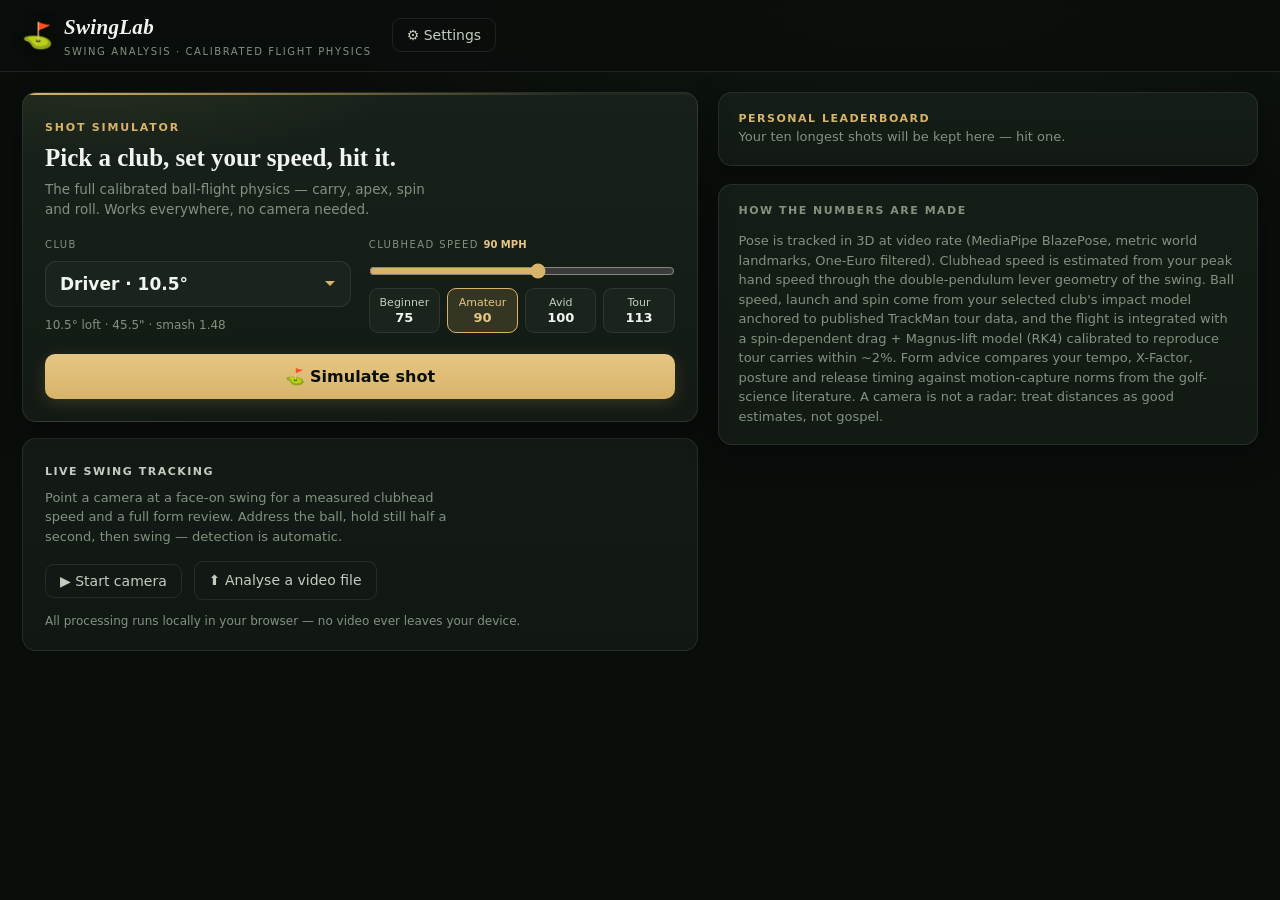
==== commit db56f9c5: "Simulator-first landing: prominent club picker, presets, honest camera note Addresses feedback that " ====
--- a/index.html
+++ b/index.html
@@ -15,11 +15,6 @@
         <h1>SwingLab</h1>
         <p class="tagline">Swing analysis · calibrated flight physics</p>
       </div>
-    </div>
-    <div class="club-picker">
-      <label for="clubSelect">Club</label>
-      <select id="clubSelect" aria-label="Select golf club"></select>
-      <span id="clubInfo" class="club-info"></span>
     </div>
     <button id="settingsToggle" class="ghost-btn" aria-label="Settings">⚙ Settings</button>
   </header>
@@ -57,32 +52,52 @@
   <main class="layout">
     <section class="capture-col">
       <div id="startOverlay" class="start-overlay">
-        <h2>Set up your camera</h2>
-        <ol>
-          <li><strong>Face-on view:</strong> camera pointing at your chest, ball between you and the camera.</li>
-          <li><strong>Full body in frame</strong> — head to feet, roughly 3–4 m away.</li>
-          <li>Good light, steady phone/laptop. 60 fps camera if available.</li>
-          <li>Address the ball, hold still for half a second, then swing. Detection is automatic.</li>
-        </ol>
-        <div class="start-actions">
-          <button id="startCamera" class="primary-btn">▶ Start camera</button>
-          <label class="ghost-btn file-btn">
-            ⬆ Analyse a video file
-            <input type="file" id="videoFile" accept="video/*" hidden />
-          </label>
+        <div class="sim-card">
+          <div class="sim-head">
+            <span class="sim-eyebrow">Shot simulator</span>
+            <h2>Pick a club, set your speed, hit it.</h2>
+            <p class="sim-sub">The full calibrated ball-flight physics — carry, apex, spin and roll.
+              Works everywhere, no camera needed.</p>
+          </div>
+
+          <div class="sim-grid">
+            <div class="field field-club">
+              <label for="clubSelect">Club</label>
+              <select id="clubSelect" class="club-select" aria-label="Select golf club"></select>
+              <span id="clubInfo" class="club-info"></span>
+            </div>
+
+            <div class="field field-speed">
+              <label for="rangeSpeed">Clubhead speed <strong id="rangeSpeedValue">90 mph</strong></label>
+              <input type="range" id="rangeSpeed" min="40" max="130" step="1" value="90" />
+              <div class="preset-row" id="speedPresets" role="group" aria-label="Speed presets">
+                <button type="button" class="preset-chip" data-mph="75">Beginner<span>75</span></button>
+                <button type="button" class="preset-chip" data-mph="90">Amateur<span>90</span></button>
+                <button type="button" class="preset-chip" data-mph="100">Avid<span>100</span></button>
+                <button type="button" class="preset-chip" data-mph="113">Tour<span>113</span></button>
+              </div>
+            </div>
+          </div>
+
+          <button id="rangeSimulate" class="primary-btn btn-hero">⛳ Simulate shot</button>
         </div>
-        <p id="loadStatus" class="load-status" role="status"></p>
-        <p class="fineprint">All processing runs locally in your browser — no video ever leaves your device.</p>
 
-        <div class="range-mode">
-          <h3>Range mode — no camera needed</h3>
-          <p class="range-hint">Pick a club up top, dial in a clubhead speed, and the same calibrated
-            physics produces the full shot. Handy where camera access is blocked.</p>
-          <div class="range-controls">
-            <label for="rangeSpeed">Clubhead speed <strong id="rangeSpeedValue">90 mph</strong></label>
-            <input type="range" id="rangeSpeed" min="40" max="130" step="1" value="90" />
-            <button id="rangeSimulate" class="primary-btn">Simulate shot</button>
+        <div class="live-card">
+          <div class="live-head">
+            <span class="live-eyebrow">Live swing tracking</span>
+            <p class="live-sub">Point a camera at a face-on swing for a measured clubhead speed and a
+              full form review. Address the ball, hold still half a second, then swing — detection is automatic.</p>
           </div>
+          <div class="start-actions">
+            <button id="startCamera" class="ghost-btn">▶ Start camera</button>
+            <label class="ghost-btn file-btn">
+              ⬆ Analyse a video file
+              <input type="file" id="videoFile" accept="video/*" hidden />
+            </label>
+          </div>
+          <p id="loadStatus" class="load-status" role="status"></p>
+          <p id="envNote" class="env-note"></p>
+          <p class="fineprint">All processing runs locally in your browser — no video ever leaves your device.</p>
         </div>
       </div>
 
--- a/css/style.css
+++ b/css/style.css
@@ -194,41 +194,139 @@
 
 /* ── Capture column ─────────────────────────────────────────────────── */
 
-.start-overlay {
-  background: linear-gradient(180deg, #151d17 0%, var(--surface) 100%);
+.start-overlay { display: flex; flex-direction: column; gap: 16px; }
+
+/* Primary: the shot simulator — the hero of the landing, works everywhere. */
+.sim-card {
+  position: relative;
+  background:
+    radial-gradient(560px 220px at 12% -20%, rgba(216, 180, 106, 0.12) 0%, transparent 62%),
+    linear-gradient(180deg, #17211a 0%, var(--surface) 100%);
   border: 1px solid var(--border);
   border-radius: var(--radius);
-  padding: 28px;
+  padding: 22px;
   box-shadow: var(--shadow);
-}
-.start-overlay h2 {
-  font-family: var(--display);
-  font-size: 21px;
-  font-weight: 700;
-  margin-bottom: 14px;
-  text-wrap: balance;
-}
-.start-overlay ol { margin: 0 0 20px 20px; color: var(--ink-2); }
-.start-overlay li { margin-bottom: 7px; }
-.start-actions { display: flex; gap: 12px; flex-wrap: wrap; align-items: center; }
-.file-btn { display: inline-flex; align-items: center; gap: 6px; cursor: pointer; }
-.load-status { margin-top: 12px; color: var(--warning); font-size: 13px; min-height: 1.2em; }
-.fineprint { margin-top: 12px; color: var(--muted); font-size: 12px; }
-
-.range-mode { margin-top: 24px; padding-top: 20px; border-top: 1px solid var(--grid); }
-.range-mode h3 {
+  overflow: hidden;
+}
+.sim-card::before {
+  content: '';
+  position: absolute;
+  top: 0; left: 0; right: 0;
+  height: 2px;
+  background: linear-gradient(90deg, var(--gold) 0%, rgba(216, 180, 106, 0.05) 82%);
+}
+.sim-head { margin-bottom: 18px; }
+.sim-eyebrow {
+  display: inline-block;
   font-size: 11px;
   font-weight: 650;
   color: var(--gold);
   text-transform: uppercase;
+  letter-spacing: 1.8px;
+  margin-bottom: 8px;
+}
+.sim-head h2 {
+  font-family: var(--display);
+  font-size: 25px;
+  font-weight: 700;
+  line-height: 1.15;
+  text-wrap: balance;
+  margin-bottom: 6px;
+}
+.sim-sub { font-size: 13.5px; color: var(--muted); max-width: 46ch; }
+
+.sim-grid {
+  display: grid;
+  grid-template-columns: 1fr 1fr;
+  gap: 18px;
+  margin-bottom: 20px;
+}
+@media (max-width: 560px) { .sim-grid { grid-template-columns: 1fr; } }
+
+.field { display: flex; flex-direction: column; gap: 9px; min-width: 0; }
+.field > label {
+  font-size: 10px;
+  color: var(--muted);
+  text-transform: uppercase;
+  letter-spacing: 1.4px;
+}
+.field > label strong { color: var(--gold-bright); font-variant-numeric: tabular-nums; letter-spacing: 0; }
+
+.club-select {
+  width: 100%;
+  font-size: 17px;
+  font-weight: 600;
+  padding: 12px 14px;
+  border-radius: 11px;
+  background:
+    var(--surface-2) url("data:image/svg+xml,%3Csvg xmlns='http://www.w3.org/2000/svg' width='12' height='8' viewBox='0 0 12 8'%3E%3Cpath fill='%23d8b46a' d='M1 1l5 5 5-5'/%3E%3C/svg%3E")
+    no-repeat right 14px center;
+  -webkit-appearance: none;
+  appearance: none;
+  cursor: pointer;
+}
+.club-select:hover { border-color: var(--gold-dim); }
+.club-info { font-size: 12px; color: var(--muted); }
+
+.field-speed input[type="range"] { width: 100%; accent-color: var(--gold); margin-top: 2px; }
+.preset-row { display: flex; gap: 7px; flex-wrap: wrap; }
+.preset-chip {
+  flex: 1;
+  min-width: 62px;
+  display: flex;
+  flex-direction: column;
+  align-items: center;
+  gap: 1px;
+  padding: 7px 6px;
+  border: 1px solid var(--border);
+  border-radius: 9px;
+  background: var(--surface-2);
+  color: var(--ink-2);
+  font-family: inherit;
+  font-size: 11px;
+  cursor: pointer;
+}
+.preset-chip span { font-size: 13px; font-weight: 650; color: var(--ink); font-variant-numeric: tabular-nums; }
+.preset-chip:hover { border-color: var(--gold-dim); }
+.preset-chip.active {
+  border-color: var(--gold);
+  background: var(--gold-faint);
+  color: var(--gold-bright);
+}
+.preset-chip.active span { color: var(--gold-bright); }
+
+.btn-hero { width: 100%; font-size: 16px; padding: 13px; }
+
+/* Secondary: live camera / video — the local-app upgrade. */
+.live-card {
+  background: linear-gradient(180deg, #141b16 0%, #111713 100%);
+  border: 1px solid var(--border);
+  border-radius: var(--radius);
+  padding: 20px 22px;
+}
+.live-eyebrow {
+  display: inline-block;
+  font-size: 11px;
+  font-weight: 650;
+  color: var(--ink-2);
+  text-transform: uppercase;
   letter-spacing: 1.5px;
-  margin-bottom: 6px;
-}
-.range-hint { font-size: 13px; color: var(--muted); margin-bottom: 14px; }
-.range-controls { display: flex; align-items: center; gap: 16px; flex-wrap: wrap; }
-.range-controls label { font-size: 13px; color: var(--ink-2); white-space: nowrap; }
-.range-controls strong { color: var(--ink); font-variant-numeric: tabular-nums; }
-.range-controls input[type="range"] { flex: 1; min-width: 150px; accent-color: var(--gold); }
+  margin-bottom: 7px;
+}
+.live-sub { font-size: 13px; color: var(--muted); margin-bottom: 15px; max-width: 52ch; }
+.start-actions { display: flex; gap: 12px; flex-wrap: wrap; align-items: center; }
+.file-btn { display: inline-flex; align-items: center; gap: 6px; cursor: pointer; }
+.load-status { margin-top: 12px; color: var(--warning); font-size: 13px; }
+.load-status:empty { margin-top: 0; }
+.env-note {
+  margin-top: 10px;
+  font-size: 12.5px;
+  color: var(--ink-2);
+  border-left: 2px solid var(--gold-dim);
+  padding-left: 11px;
+}
+.env-note:empty { display: none; }
+.fineprint { margin-top: 12px; color: var(--muted); font-size: 12px; }
 
 .stage {
   position: relative;
